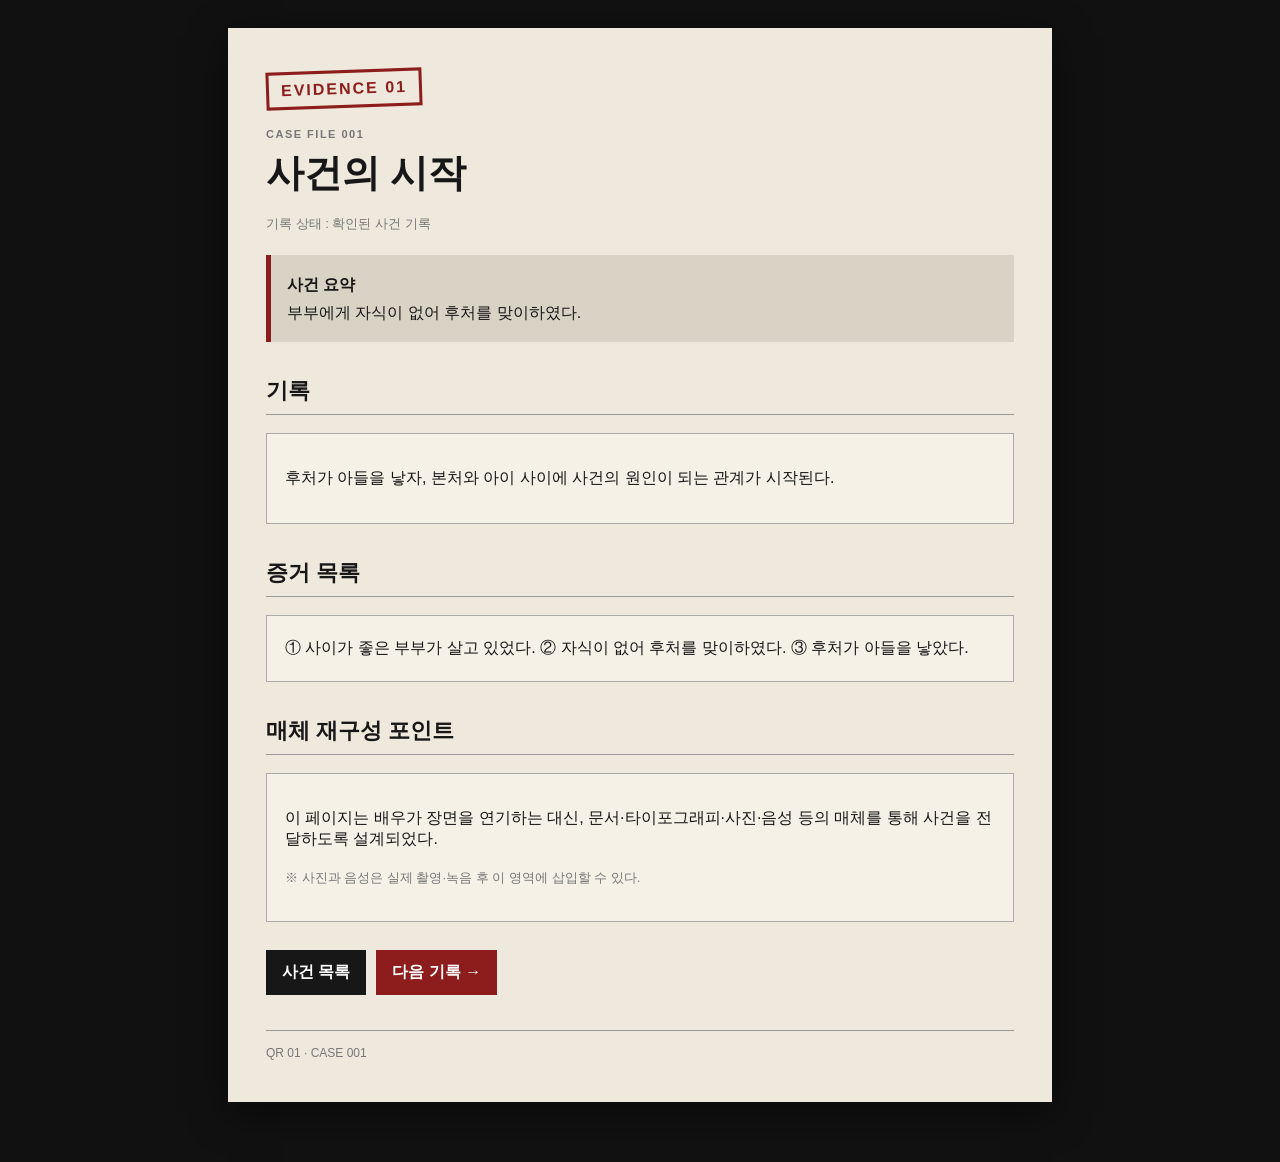
==== record01.html @ 0cf13b45 "Add files via upload" ====
<!doctype html><html lang="ko"><head><meta charset="utf-8"><meta name="viewport" content="width=device-width,initial-scale=1">
<title>QR 01 : 사건의 시작</title><link rel="stylesheet" href="style.css"></head><body><div class="wrap"><main class="paper">
<div class="stamp">EVIDENCE 01</div><div class="label">CASE FILE 001</div><h1>사건의 시작</h1>
<p class="meta">기록 상태 : 확인된 사건 기록</p>
<div class="notice"><b>사건 요약</b><br>부부에게 자식이 없어 후처를 맞이하였다.</div>
<h2>기록</h2><div class="record"><p>후처가 아들을 낳자, 본처와 아이 사이에 사건의 원인이 되는 관계가 시작된다.</p></div>
<h2>증거 목록</h2><div class="record"><pre style="white-space:pre-wrap;font-family:inherit;line-height:1.8;margin:0">① 사이가 좋은 부부가 살고 있었다. ② 자식이 없어 후처를 맞이하였다. ③ 후처가 아들을 낳았다.</pre></div>
<h2>매체 재구성 포인트</h2><div class="record"><p>이 페이지는 배우가 장면을 연기하는 대신, 문서·타이포그래피·사진·음성 등의 매체를 통해 사건을 전달하도록 설계되었다.</p>
<p class="meta">※ 사진과 음성은 실제 촬영·녹음 후 이 영역에 삽입할 수 있다.</p></div>
<div class="btns"><a class="btn" href="index.html">사건 목록</a><a class="btn red" href="record02.html">다음 기록 →</a></div>
<div class="footer">QR 01 · CASE 001</div></main></div></body></html>
---- style.css ----
:root{
  --bg:#111;
  --paper:#eee9dc;
  --ink:#171717;
  --red:#8d1d1d;
  --muted:#777;
}
*{box-sizing:border-box}
body{margin:0;background:var(--bg);font-family:Arial,"Noto Sans KR",sans-serif;color:var(--ink)}
.wrap{max-width:860px;margin:0 auto;padding:28px 18px 60px}
.paper{background:var(--paper);min-height:90vh;padding:42px 38px;box-shadow:0 10px 35px #0008}
.stamp{display:inline-block;border:3px solid var(--red);color:var(--red);padding:7px 12px;font-weight:800;letter-spacing:2px;transform:rotate(-2deg);margin-bottom:20px}
h1{font-family:Georgia,"Noto Serif KR",serif;font-size:38px;margin:8px 0 6px}
h2{font-size:22px;margin-top:34px;border-bottom:1px solid #999;padding-bottom:8px}
h3{font-size:17px;margin-bottom:8px}
.meta{color:var(--muted);font-size:13px;line-height:1.8}
.notice{background:#d9d3c5;padding:16px;margin:20px 0;border-left:5px solid var(--red);line-height:1.7}
.record{border:1px solid #aaa;padding:18px;margin:14px 0;background:#f5f1e7}
.label{font-size:11px;color:var(--muted);letter-spacing:1.5px;font-weight:700}
.quote{font-family:Georgia,"Noto Serif KR",serif;font-size:25px;line-height:1.65;text-align:center;padding:25px 12px}
.evidence{display:grid;grid-template-columns:repeat(2,1fr);gap:12px}
.e-card{border:1px dashed #888;padding:16px;min-height:120px;background:#f8f5ec}
.btns{display:flex;gap:10px;flex-wrap:wrap;margin-top:28px}
a.btn{display:inline-block;background:#171717;color:#fff;text-decoration:none;padding:12px 16px;font-weight:700}
a.btn.red{background:var(--red)}
.footer{margin-top:35px;padding-top:15px;border-top:1px solid #999;color:#777;font-size:12px}
audio{width:100%;margin-top:10px}
@media(max-width:650px){
 .paper{padding:28px 20px}
 h1{font-size:30px}
 .evidence{grid-template-columns:1fr}
}
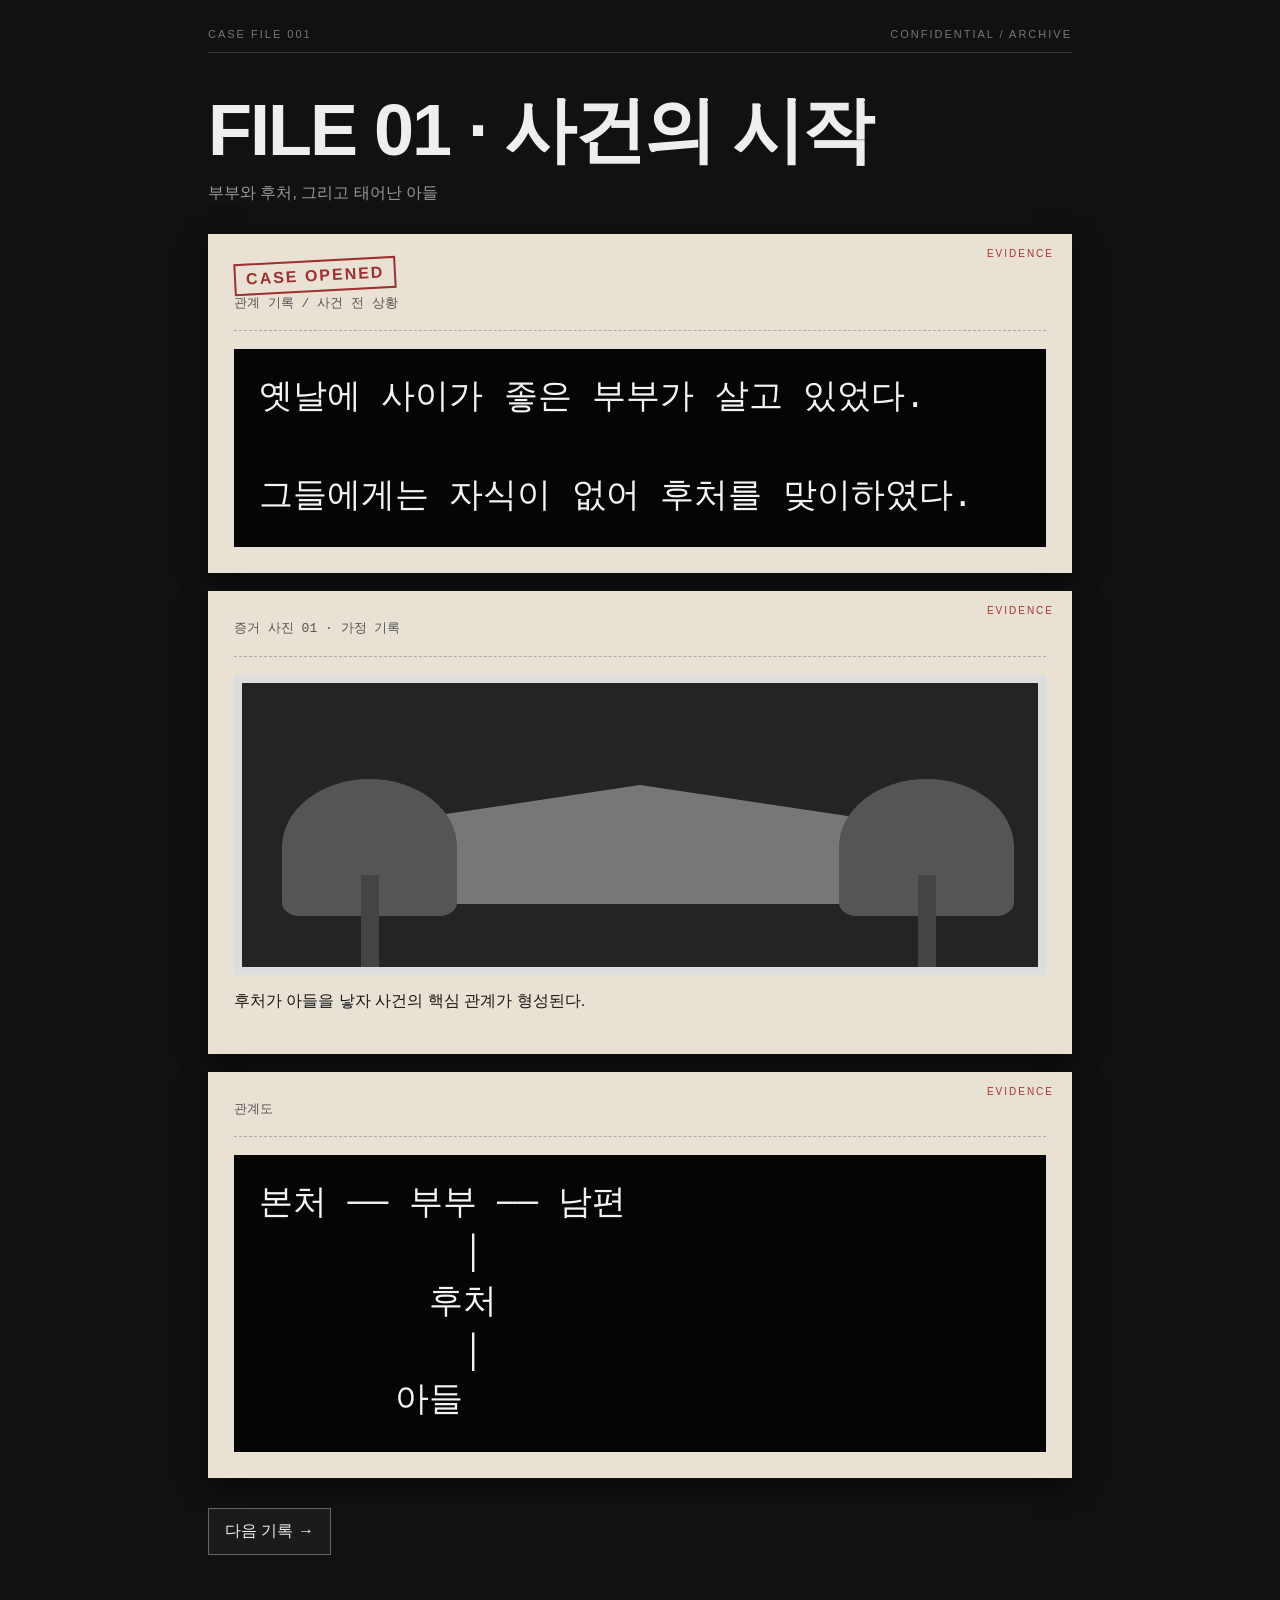
==== commit 4af82aaa: "Add files via upload" ====
--- a/record01.html
+++ b/record01.html
@@ -1,11 +1,3 @@
-<!doctype html><html lang="ko"><head><meta charset="utf-8"><meta name="viewport" content="width=device-width,initial-scale=1">
-<title>QR 01 : 사건의 시작</title><link rel="stylesheet" href="style.css"></head><body><div class="wrap"><main class="paper">
-<div class="stamp">EVIDENCE 01</div><div class="label">CASE FILE 001</div><h1>사건의 시작</h1>
-<p class="meta">기록 상태 : 확인된 사건 기록</p>
-<div class="notice"><b>사건 요약</b><br>부부에게 자식이 없어 후처를 맞이하였다.</div>
-<h2>기록</h2><div class="record"><p>후처가 아들을 낳자, 본처와 아이 사이에 사건의 원인이 되는 관계가 시작된다.</p></div>
-<h2>증거 목록</h2><div class="record"><pre style="white-space:pre-wrap;font-family:inherit;line-height:1.8;margin:0">① 사이가 좋은 부부가 살고 있었다. ② 자식이 없어 후처를 맞이하였다. ③ 후처가 아들을 낳았다.</pre></div>
-<h2>매체 재구성 포인트</h2><div class="record"><p>이 페이지는 배우가 장면을 연기하는 대신, 문서·타이포그래피·사진·음성 등의 매체를 통해 사건을 전달하도록 설계되었다.</p>
-<p class="meta">※ 사진과 음성은 실제 촬영·녹음 후 이 영역에 삽입할 수 있다.</p></div>
-<div class="btns"><a class="btn" href="index.html">사건 목록</a><a class="btn red" href="record02.html">다음 기록 →</a></div>
-<div class="footer">QR 01 · CASE 001</div></main></div></body></html>+<!doctype html><html lang="ko"><head><meta charset="utf-8"><meta name="viewport" content="width=device-width,initial-scale=1"><title>FILE 01 · 사건의 시작</title><link rel="stylesheet" href="style.css"></head><body><div class="wrap"><div class="top"><span>CASE FILE 001</span><span>CONFIDENTIAL / ARCHIVE</span></div><h1>FILE 01 · 사건의 시작</h1><div class="sub">부부와 후처, 그리고 태어난 아들</div><div class="card"><div class="stamp">CASE OPENED</div><div class="meta">관계 기록 / 사건 전 상황</div><div class="type">옛날에 사이가 좋은 부부가 살고 있었다.<br><br>그들에게는 자식이 없어 후처를 맞이하였다.</div></div>
+<div class="card"><div class="meta">증거 사진 01 · 가정 기록</div><div class="photo"><div class="house"></div><div class="tree t1"></div><div class="tree t2"></div></div><p>후처가 아들을 낳자 사건의 핵심 관계가 형성된다.</p></div>
+<div class="card"><div class="meta">관계도</div><div class="type">본처 ── 부부 ── 남편<br>　　　　　　│<br>　　　　　후처<br>　　　　　　│<br>　　　　아들</div></div><div><a class="next" href="record02.html">다음 기록 →</a></div></div><script>function speak(t){if('speechSynthesis' in window){speechSynthesis.cancel();let u=new SpeechSynthesisUtterance(t);u.lang='ko-KR';u.rate=.9;speechSynthesis.speak(u)}}</script></body></html>
--- a/style.css
+++ b/style.css
@@ -1,33 +1,20 @@
 
-:root{
-  --bg:#111;
-  --paper:#eee9dc;
-  --ink:#171717;
-  --red:#8d1d1d;
-  --muted:#777;
-}
-*{box-sizing:border-box}
-body{margin:0;background:var(--bg);font-family:Arial,"Noto Sans KR",sans-serif;color:var(--ink)}
-.wrap{max-width:860px;margin:0 auto;padding:28px 18px 60px}
-.paper{background:var(--paper);min-height:90vh;padding:42px 38px;box-shadow:0 10px 35px #0008}
-.stamp{display:inline-block;border:3px solid var(--red);color:var(--red);padding:7px 12px;font-weight:800;letter-spacing:2px;transform:rotate(-2deg);margin-bottom:20px}
-h1{font-family:Georgia,"Noto Serif KR",serif;font-size:38px;margin:8px 0 6px}
-h2{font-size:22px;margin-top:34px;border-bottom:1px solid #999;padding-bottom:8px}
-h3{font-size:17px;margin-bottom:8px}
-.meta{color:var(--muted);font-size:13px;line-height:1.8}
-.notice{background:#d9d3c5;padding:16px;margin:20px 0;border-left:5px solid var(--red);line-height:1.7}
-.record{border:1px solid #aaa;padding:18px;margin:14px 0;background:#f5f1e7}
-.label{font-size:11px;color:var(--muted);letter-spacing:1.5px;font-weight:700}
-.quote{font-family:Georgia,"Noto Serif KR",serif;font-size:25px;line-height:1.65;text-align:center;padding:25px 12px}
-.evidence{display:grid;grid-template-columns:repeat(2,1fr);gap:12px}
-.e-card{border:1px dashed #888;padding:16px;min-height:120px;background:#f8f5ec}
-.btns{display:flex;gap:10px;flex-wrap:wrap;margin-top:28px}
-a.btn{display:inline-block;background:#171717;color:#fff;text-decoration:none;padding:12px 16px;font-weight:700}
-a.btn.red{background:var(--red)}
-.footer{margin-top:35px;padding-top:15px;border-top:1px solid #999;color:#777;font-size:12px}
-audio{width:100%;margin-top:10px}
-@media(max-width:650px){
- .paper{padding:28px 20px}
- h1{font-size:30px}
- .evidence{grid-template-columns:1fr}
-}
+*{box-sizing:border-box}body{margin:0;background:#111;color:#eee;font-family:Arial,"Noto Sans KR",sans-serif}
+a{color:inherit;text-decoration:none}.wrap{max-width:900px;margin:auto;padding:28px 18px 70px}
+.top{display:flex;justify-content:space-between;gap:15px;color:#777;font-size:11px;letter-spacing:2px;border-bottom:1px solid #333;padding-bottom:12px}
+h1{font-size:clamp(34px,8vw,72px);margin:30px 0 4px;letter-spacing:-2px}.sub{color:#999;margin-bottom:30px}
+.card{background:#e8e1d4;color:#171717;padding:26px;margin:18px 0;box-shadow:0 8px 25px #0008;position:relative}
+.card:before{content:"EVIDENCE";position:absolute;right:18px;top:14px;color:#a33;font-size:10px;letter-spacing:2px}
+.stamp{display:inline-block;border:2px solid #9d3030;color:#9d3030;padding:5px 10px;transform:rotate(-3deg);font-weight:bold;letter-spacing:2px}
+.meta{font-family:monospace;color:#555;font-size:13px;line-height:1.8;border-bottom:1px dashed #aaa;padding-bottom:15px;margin-bottom:18px}
+.quote{font-family:serif;font-size:clamp(24px,5vw,42px);line-height:1.35;margin:25px 0}
+.type{background:#050505;color:#f3f3f3;padding:25px;font-family:monospace;font-size:clamp(20px,4vw,34px);line-height:1.45;min-height:180px;display:flex;align-items:center}
+.photo{height:300px;background:#27231f;position:relative;overflow:hidden;margin:15px 0;border:8px solid #ddd;filter:grayscale(1)}
+.photo .house{position:absolute;left:18%;bottom:22%;width:64%;height:42%;background:#777;clip-path:polygon(50% 0,100% 32%,100% 100%,0 100%,0 32%)}.photo .tree{position:absolute;bottom:18%;width:22%;height:48%;background:#555;border-radius:50% 50% 10% 10%}.photo .tree:after{content:"";position:absolute;width:18px;height:100px;background:#444;left:45%;top:70%}.t1{left:5%}.t2{right:3%}
+.photo .water{position:absolute;bottom:0;left:0;right:0;height:23%;background:repeating-linear-gradient(0deg,#555 0 4px,#777 4px 8px)}
+.photo .fire{position:absolute;left:38%;bottom:12%;width:25%;height:45%;background:#888;clip-path:polygon(50% 0,65% 35%,100% 55%,65% 100%,35% 100%,0 55%,35% 35%);opacity:.8}
+.audio{background:#0d0d0d;color:#ddd;padding:20px;border:1px solid #444;margin:18px 0}.wave{height:55px;background:repeating-linear-gradient(90deg,transparent 0 5px,#aaa 5px 7px,transparent 7px 12px);opacity:.5;margin:12px 0}
+button,.next{border:1px solid #666;background:#1b1b1b;color:#eee;padding:12px 16px;cursor:pointer}.next{display:inline-block;margin-top:12px}
+.timeline{border-left:2px solid #777;margin:25px 0;padding-left:22px}.event{margin:22px 0}.date{font-family:monospace;color:#999;font-size:12px}
+.verdict{display:grid;grid-template-columns:repeat(3,1fr);gap:10px}.verdict div{border:1px solid #444;padding:22px;text-align:center;background:#191919}
+@media(max-width:600px){.verdict{grid-template-columns:1fr}.photo{height:220px}}
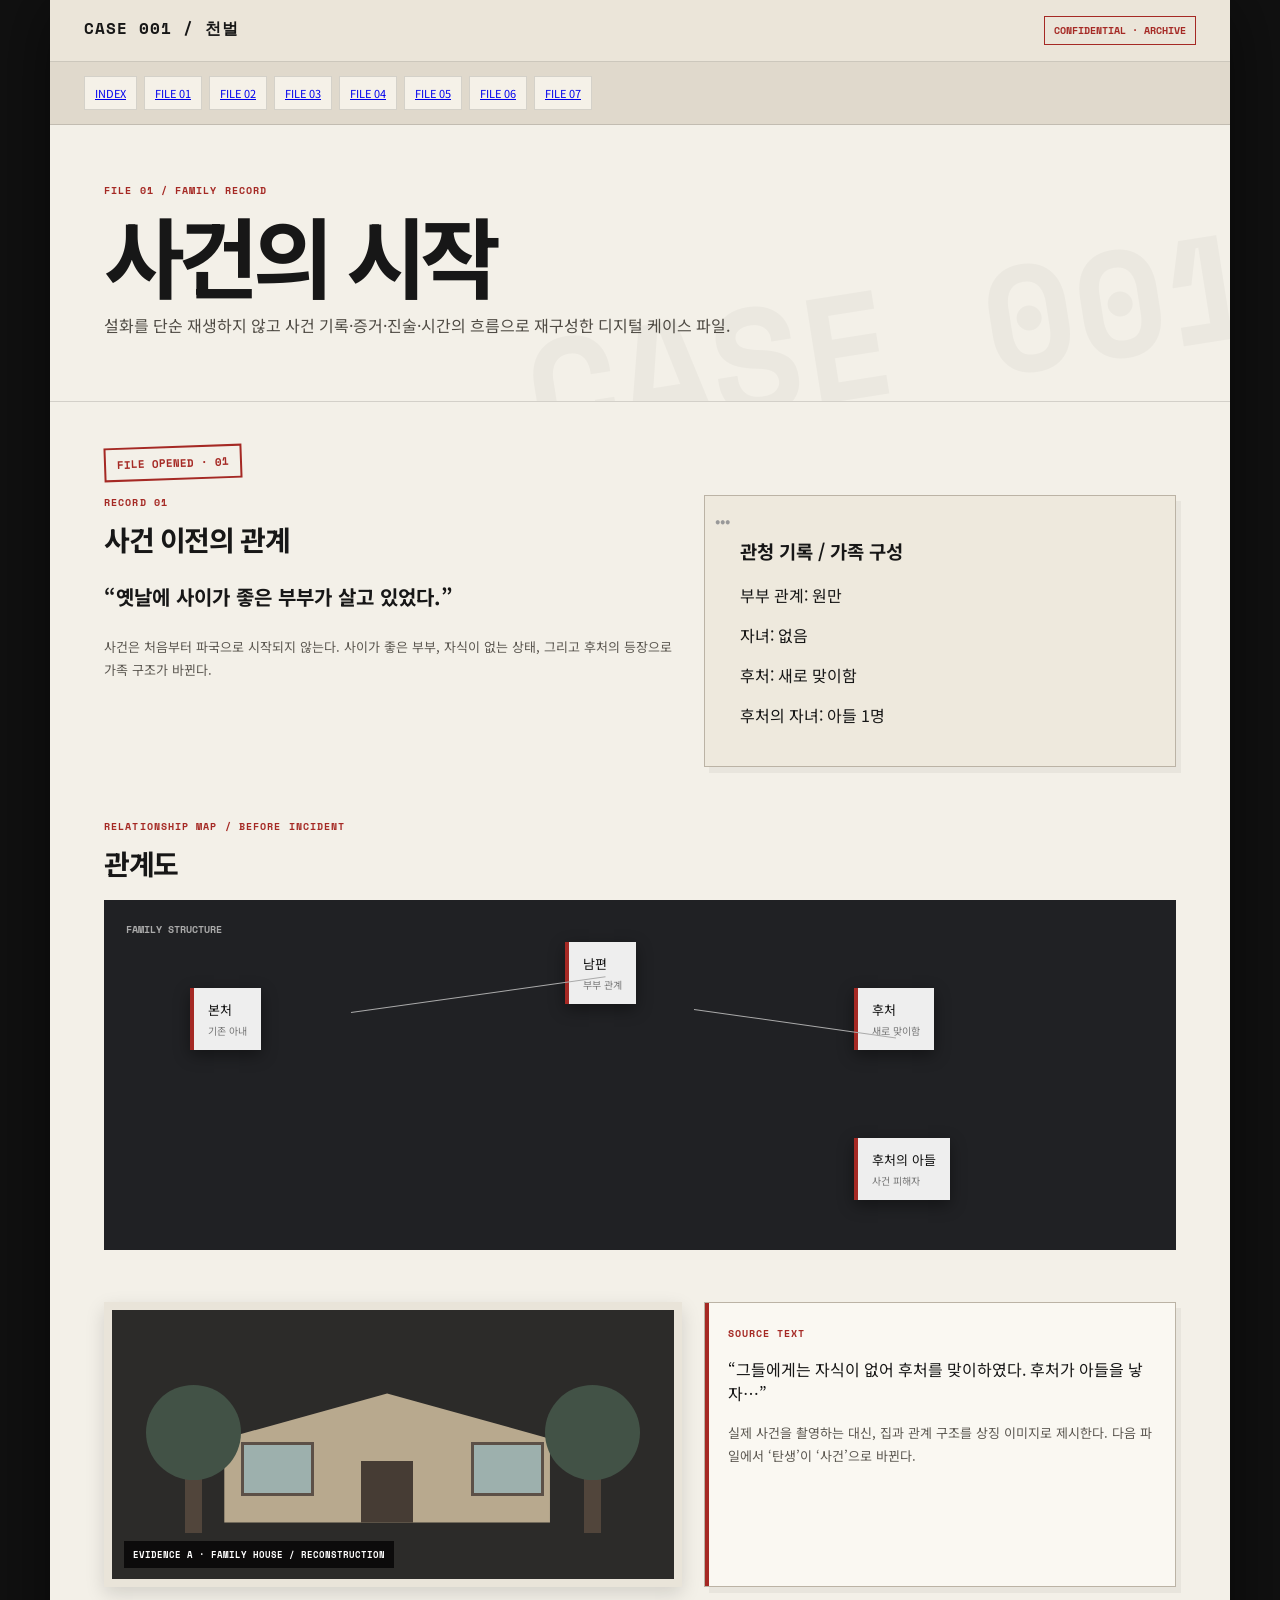
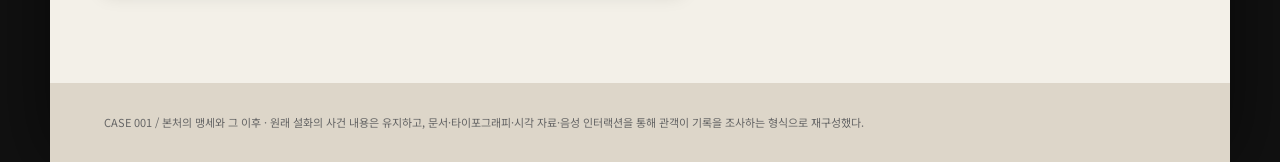
==== commit 7bfc4d8d: "Add files via upload" ====
--- a/record01.html
+++ b/record01.html
@@ -1,3 +1,3 @@
-<!doctype html><html lang="ko"><head><meta charset="utf-8"><meta name="viewport" content="width=device-width,initial-scale=1"><title>FILE 01 · 사건의 시작</title><link rel="stylesheet" href="style.css"></head><body><div class="wrap"><div class="top"><span>CASE FILE 001</span><span>CONFIDENTIAL / ARCHIVE</span></div><h1>FILE 01 · 사건의 시작</h1><div class="sub">부부와 후처, 그리고 태어난 아들</div><div class="card"><div class="stamp">CASE OPENED</div><div class="meta">관계 기록 / 사건 전 상황</div><div class="type">옛날에 사이가 좋은 부부가 살고 있었다.<br><br>그들에게는 자식이 없어 후처를 맞이하였다.</div></div>
-<div class="card"><div class="meta">증거 사진 01 · 가정 기록</div><div class="photo"><div class="house"></div><div class="tree t1"></div><div class="tree t2"></div></div><p>후처가 아들을 낳자 사건의 핵심 관계가 형성된다.</p></div>
-<div class="card"><div class="meta">관계도</div><div class="type">본처 ── 부부 ── 남편<br>　　　　　　│<br>　　　　　후처<br>　　　　　　│<br>　　　　아들</div></div><div><a class="next" href="record02.html">다음 기록 →</a></div></div><script>function speak(t){if('speechSynthesis' in window){speechSynthesis.cancel();let u=new SpeechSynthesisUtterance(t);u.lang='ko-KR';u.rate=.9;speechSynthesis.speak(u)}}</script></body></html>+<!doctype html><html lang="ko"><head><meta charset="utf-8"><meta name="viewport" content="width=device-width,initial-scale=1"><title>CASE 001 — 사건의 시작</title><style>@import url('https://fonts.googleapis.com/css2?family=Noto+Sans+KR:wght@400;600;700;800&family=Space+Mono:wght@400;700&display=swap');
+:root{--ink:#171717;--paper:#f3f0e8;--paper2:#e5dfd2;--red:#a52924;--muted:#6f6a62;--line:#c9c2b5;--dark:#202124}*{box-sizing:border-box}html{scroll-behavior:smooth}body{margin:0;background:#111;color:var(--ink);font-family:'Noto Sans KR',sans-serif}.shell{max-width:1180px;margin:auto;background:var(--paper);min-height:100vh;box-shadow:0 0 70px #0008}.top{padding:16px 34px;background:#ebe5d9;border-bottom:1px solid #0002;display:flex;justify-content:space-between}.mono{font-family:'Space Mono';letter-spacing:.06em}.status{font:700 10px 'Space Mono';color:var(--red);border:1px solid var(--red);padding:6px 9px}.nav{position:sticky;top:0;z-index:10;padding:14px 34px;background:#e0d9cc;border-bottom:1px solid #0002;display:flex;gap:7px;flex-wrap:wrap}.nav a{background:#f5f1e8;border:1px solid #0002;padding:8px 10px;font-size:11px}.nav a:hover{border-color:var(--red);color:var(--red)}.hero{padding:58px 54px 45px;border-bottom:1px solid #0002;position:relative;overflow:hidden}.hero:after{content:'CASE 001';position:absolute;right:-30px;bottom:-45px;font:800 150px 'Space Mono';color:#00000008;transform:rotate(-9deg)}.kicker,.label{font:700 10px 'Space Mono';letter-spacing:.11em;color:var(--red)}.hero h1{font-size:clamp(44px,7vw,88px);line-height:.93;letter-spacing:-.075em;margin:15px 0}.hero p{max-width:720px;color:#504c45;line-height:1.8}.content{padding:44px 54px}.section{margin-bottom:52px}.section h2{font-size:28px;letter-spacing:-.05em;margin:9px 0 17px}.grid2{display:grid;grid-template-columns:1.1fr .9fr;gap:22px}.grid3{display:grid;grid-template-columns:repeat(3,1fr);gap:17px}.paper,.doc{background:#faf8f2;border:1px solid #bbb3a5;padding:23px;box-shadow:5px 6px 0 #0000000c;position:relative}.paper:before{content:'';position:absolute;left:0;top:0;bottom:0;width:4px;background:var(--red)}.doc{background:#eee9dd;padding-left:35px}.doc:before{content:'•••';position:absolute;left:10px;top:12px;line-height:1.6;color:#999}.quote{font-size:20px;font-weight:700;line-height:1.8}.small{font-size:13px;line-height:1.8;color:#5c5851}.stamp{display:inline-block;border:2px solid var(--red);color:var(--red);padding:7px 11px;font:700 11px 'Space Mono';transform:rotate(-2deg);margin-bottom:15px}.full-story{white-space:pre-line;font-size:15px;line-height:2.05}.timeline{padding-left:30px;position:relative}.timeline:before{content:'';position:absolute;left:8px;top:0;bottom:0;width:1px;background:#999}.event{position:relative;margin:0 0 24px}.event:before{content:'';position:absolute;left:-27px;top:5px;width:9px;height:9px;border-radius:50%;border:2px solid var(--red);background:var(--paper)}.event strong{display:block}.event span{font-size:12px;color:var(--muted)}.map{height:350px;background:var(--dark);color:#eee;position:relative;overflow:hidden;padding:22px}.maptitle{font:700 10px 'Space Mono';color:#aaa}.node{position:absolute;background:#eee;color:#111;padding:12px 14px;border-left:4px solid var(--red);font-size:13px;box-shadow:0 5px 15px #0006}.node small{display:block;color:#777;font-size:10px;margin-top:4px}.line{position:absolute;height:1px;background:#aaa;transform-origin:left center}.evidence{height:285px;background:#2c2b29;position:relative;overflow:hidden;border:8px solid #e9e4d9;box-shadow:0 7px 18px #0002}.caption{position:absolute;left:12px;bottom:11px;color:#fff;background:#000b;padding:7px 9px;font:700 9px 'Space Mono'}.house{position:absolute;left:20%;bottom:21%;width:58%;height:48%;background:#b8a98e;clip-path:polygon(50% 0,100% 35%,100% 100%,0 100%,0 35%)}.house:after{content:'';position:absolute;left:42%;bottom:0;width:16%;height:48%;background:#463c34}.window{position:absolute;top:49%;width:13%;height:20%;background:#9db0ad;border:3px solid #5c5047}.window.l{left:23%}.window.r{right:23%}.tree{position:absolute;bottom:17%;width:17px;height:90px;background:#51453b}.tree:before{content:'';position:absolute;width:95px;height:95px;border-radius:50%;background:#425246;left:-39px;top:-58px}.water{position:absolute;inset:auto 0 0;height:40%;background:repeating-linear-gradient(0deg,#516d73 0 7px,#718e92 8px 12px)}.snake{position:absolute;left:17%;bottom:34%;width:65%;height:20px;border-top:7px solid #8c6a3e;border-radius:50%;transform:rotate(-8deg)}.fire{position:absolute;left:24%;bottom:14%;width:52%;height:70%;background:radial-gradient(circle at 50% 67%,#f7c35b 0 16%,#d65b31 17% 40%,#762a25 41% 60%,transparent 61%)}.audio{display:flex;align-items:center;gap:12px;padding:14px;background:#f7f4ec;border:1px solid #bbb3a5}.audio button,.finalbtn{background:#171717;color:white;border:0;padding:11px 14px;font:700 10px 'Space Mono';cursor:pointer}.wave{display:flex;gap:3px;align-items:center}.wave i{width:3px;height:11px;background:var(--red);animation:pulse 1s infinite}.wave i:nth-child(2){height:19px}.wave i:nth-child(3){height:28px}.wave i:nth-child(4){height:15px}.wave i:nth-child(5){height:22px}@keyframes pulse{50%{transform:scaleY(.45)}}.bigtype{font-size:clamp(35px,6vw,72px);font-weight:800;line-height:1.03;letter-spacing:-.08em}.red{color:var(--red)}.footer{padding:30px 54px;background:#ddd6c9;color:#666;font-size:11px;line-height:1.7}.cardlink{display:block}.cardlink:hover{transform:translateY(-3px);transition:.2s}@media(max-width:800px){.grid2,.grid3{grid-template-columns:1fr}.content,.hero{padding-left:23px;padding-right:23px}.top,.nav{padding-left:16px;padding-right:16px}.hero h1{font-size:54px}.map{height:500px}}
+</style></head><body><div class="shell"><header class="top"><b class="mono">CASE 001 / 천벌</b><span class="status">CONFIDENTIAL · ARCHIVE</span></header><nav class="nav"><a href="index.html">INDEX</a><a href="record01.html">FILE 01</a><a href="record02.html">FILE 02</a><a href="record03.html">FILE 03</a><a href="record04.html">FILE 04</a><a href="record05.html">FILE 05</a><a href="record06.html">FILE 06</a><a href="record07.html">FILE 07</a></nav><section class="hero"><div class="kicker">FILE 01 / FAMILY RECORD</div><h1>사건의 시작</h1><p>설화를 단순 재생하지 않고 사건 기록·증거·진술·시간의 흐름으로 재구성한 디지털 케이스 파일.</p></section><main class="content"><section class="section"><div class="stamp">FILE OPENED · 01</div><div class="grid2"><div><div class="label">RECORD 01</div><h2>사건 이전의 관계</h2><p class="quote">“옛날에 사이가 좋은 부부가 살고 있었다.”</p><p class="small">사건은 처음부터 파국으로 시작되지 않는다. 사이가 좋은 부부, 자식이 없는 상태, 그리고 후처의 등장으로 가족 구조가 바뀐다.</p></div><div class="doc"><h3>관청 기록 / 가족 구성</h3><p>부부 관계: 원만</p><p>자녀: 없음</p><p>후처: 새로 맞이함</p><p>후처의 자녀: 아들 1명</p></div></div></section><section class="section"><div class="label">RELATIONSHIP MAP / BEFORE INCIDENT</div><h2>관계도</h2><div class="map"><div class="maptitle">FAMILY STRUCTURE</div><div class="node" style="left:8%;top:25%">본처<small>기존 아내</small></div><div class="node" style="left:43%;top:12%">남편<small>부부 관계</small></div><div class="node" style="left:70%;top:25%">후처<small>새로 맞이함</small></div><div class="node" style="left:70%;top:68%">후처의 아들<small>사건 피해자</small></div><div class="line" style="left:23%;top:32%;width:24%;transform:rotate(-8deg)"></div><div class="line" style="left:55%;top:31%;width:19%;transform:rotate(8deg)"></div><div class="line" style="left:77%;top:45%;height:23%"></div></div></section><section class="section"><div class="grid2"><div class="evidence"><div class="house"></div><div class="tree" style="left:13%"></div><div class="tree" style="right:13%"></div><div class="window l"></div><div class="window r"></div><div class="caption">EVIDENCE A · FAMILY HOUSE / RECONSTRUCTION</div></div><div class="paper"><div class="label">SOURCE TEXT</div><p>“그들에게는 자식이 없어 후처를 맞이하였다. 후처가 아들을 낳자…”</p><p class="small">실제 사건을 촬영하는 대신, 집과 관계 구조를 상징 이미지로 제시한다. 다음 파일에서 ‘탄생’이 ‘사건’으로 바뀐다.</p></div></div></section></main><footer class="footer">CASE 001 / 본처의 맹세와 그 이후 · 원래 설화의 사건 내용은 유지하고, 문서·타이포그래피·시각 자료·음성 인터랙션을 통해 관객이 기록을 조사하는 형식으로 재구성했다.</footer></div><script>function speak(t){if(!('speechSynthesis' in window)){alert('이 브라우저에서는 음성 기능을 지원하지 않습니다.');return}speechSynthesis.cancel();let u=new SpeechSynthesisUtterance(t);u.lang='ko-KR';u.rate=.9;u.pitch=.95;speechSynthesis.speak(u)}</script></body></html>
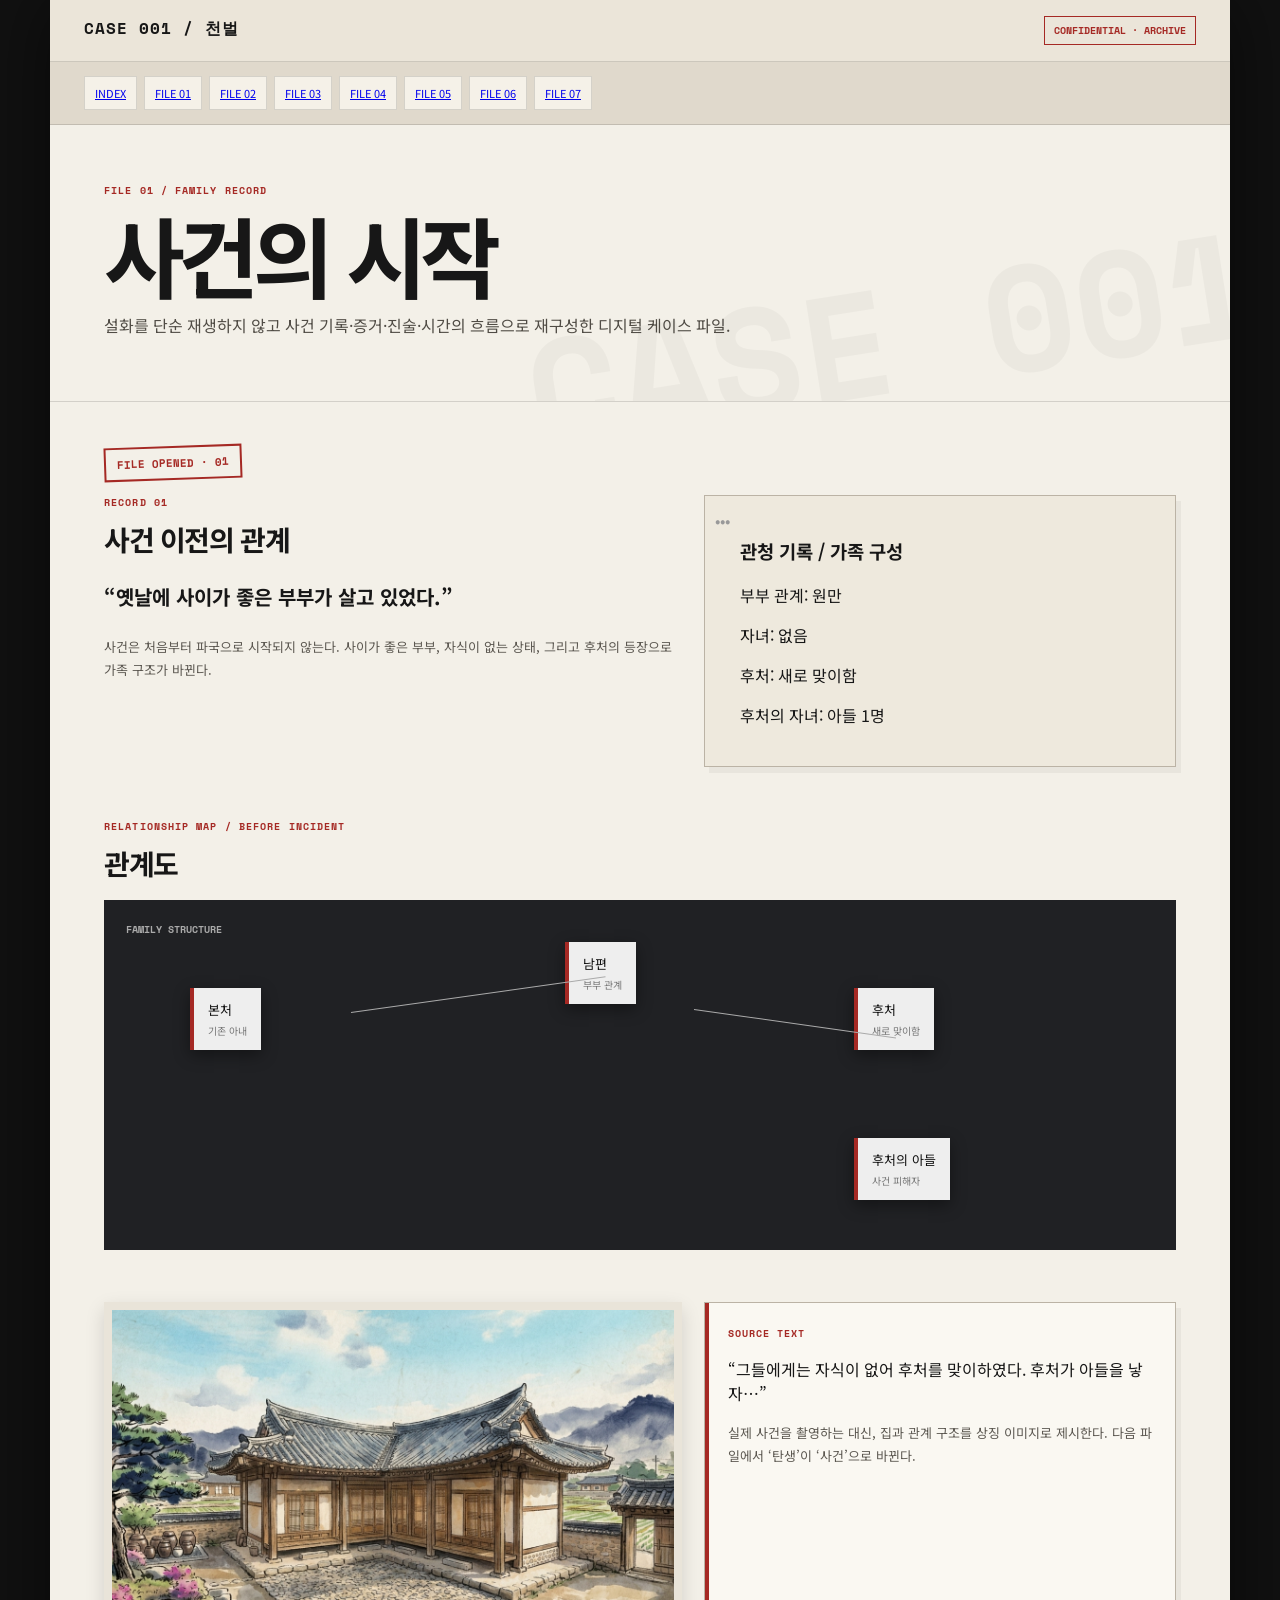
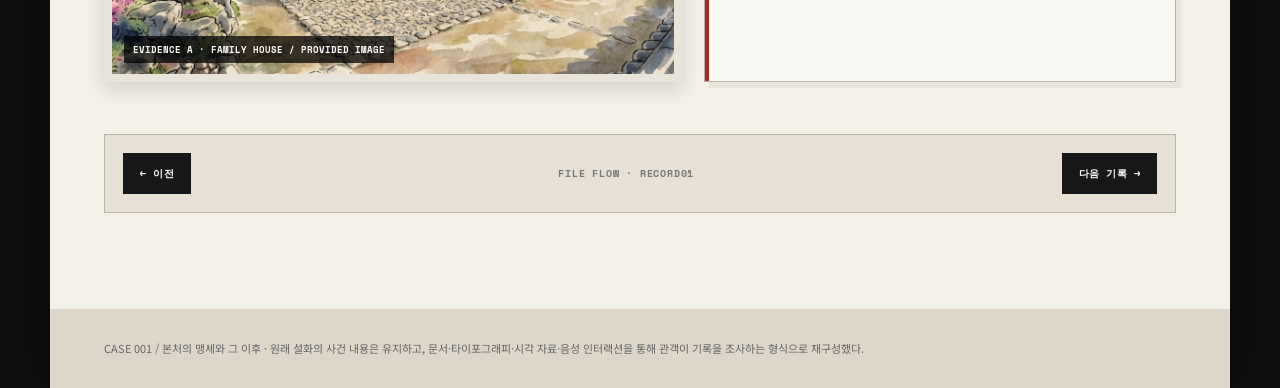
==== commit 4be9cc5a: "Add files via upload" ====
--- a/record01.html
+++ b/record01.html
@@ -1,3 +1,34 @@
 <!doctype html><html lang="ko"><head><meta charset="utf-8"><meta name="viewport" content="width=device-width,initial-scale=1"><title>CASE 001 — 사건의 시작</title><style>@import url('https://fonts.googleapis.com/css2?family=Noto+Sans+KR:wght@400;600;700;800&family=Space+Mono:wght@400;700&display=swap');
-:root{--ink:#171717;--paper:#f3f0e8;--paper2:#e5dfd2;--red:#a52924;--muted:#6f6a62;--line:#c9c2b5;--dark:#202124}*{box-sizing:border-box}html{scroll-behavior:smooth}body{margin:0;background:#111;color:var(--ink);font-family:'Noto Sans KR',sans-serif}.shell{max-width:1180px;margin:auto;background:var(--paper);min-height:100vh;box-shadow:0 0 70px #0008}.top{padding:16px 34px;background:#ebe5d9;border-bottom:1px solid #0002;display:flex;justify-content:space-between}.mono{font-family:'Space Mono';letter-spacing:.06em}.status{font:700 10px 'Space Mono';color:var(--red);border:1px solid var(--red);padding:6px 9px}.nav{position:sticky;top:0;z-index:10;padding:14px 34px;background:#e0d9cc;border-bottom:1px solid #0002;display:flex;gap:7px;flex-wrap:wrap}.nav a{background:#f5f1e8;border:1px solid #0002;padding:8px 10px;font-size:11px}.nav a:hover{border-color:var(--red);color:var(--red)}.hero{padding:58px 54px 45px;border-bottom:1px solid #0002;position:relative;overflow:hidden}.hero:after{content:'CASE 001';position:absolute;right:-30px;bottom:-45px;font:800 150px 'Space Mono';color:#00000008;transform:rotate(-9deg)}.kicker,.label{font:700 10px 'Space Mono';letter-spacing:.11em;color:var(--red)}.hero h1{font-size:clamp(44px,7vw,88px);line-height:.93;letter-spacing:-.075em;margin:15px 0}.hero p{max-width:720px;color:#504c45;line-height:1.8}.content{padding:44px 54px}.section{margin-bottom:52px}.section h2{font-size:28px;letter-spacing:-.05em;margin:9px 0 17px}.grid2{display:grid;grid-template-columns:1.1fr .9fr;gap:22px}.grid3{display:grid;grid-template-columns:repeat(3,1fr);gap:17px}.paper,.doc{background:#faf8f2;border:1px solid #bbb3a5;padding:23px;box-shadow:5px 6px 0 #0000000c;position:relative}.paper:before{content:'';position:absolute;left:0;top:0;bottom:0;width:4px;background:var(--red)}.doc{background:#eee9dd;padding-left:35px}.doc:before{content:'•••';position:absolute;left:10px;top:12px;line-height:1.6;color:#999}.quote{font-size:20px;font-weight:700;line-height:1.8}.small{font-size:13px;line-height:1.8;color:#5c5851}.stamp{display:inline-block;border:2px solid var(--red);color:var(--red);padding:7px 11px;font:700 11px 'Space Mono';transform:rotate(-2deg);margin-bottom:15px}.full-story{white-space:pre-line;font-size:15px;line-height:2.05}.timeline{padding-left:30px;position:relative}.timeline:before{content:'';position:absolute;left:8px;top:0;bottom:0;width:1px;background:#999}.event{position:relative;margin:0 0 24px}.event:before{content:'';position:absolute;left:-27px;top:5px;width:9px;height:9px;border-radius:50%;border:2px solid var(--red);background:var(--paper)}.event strong{display:block}.event span{font-size:12px;color:var(--muted)}.map{height:350px;background:var(--dark);color:#eee;position:relative;overflow:hidden;padding:22px}.maptitle{font:700 10px 'Space Mono';color:#aaa}.node{position:absolute;background:#eee;color:#111;padding:12px 14px;border-left:4px solid var(--red);font-size:13px;box-shadow:0 5px 15px #0006}.node small{display:block;color:#777;font-size:10px;margin-top:4px}.line{position:absolute;height:1px;background:#aaa;transform-origin:left center}.evidence{height:285px;background:#2c2b29;position:relative;overflow:hidden;border:8px solid #e9e4d9;box-shadow:0 7px 18px #0002}.caption{position:absolute;left:12px;bottom:11px;color:#fff;background:#000b;padding:7px 9px;font:700 9px 'Space Mono'}.house{position:absolute;left:20%;bottom:21%;width:58%;height:48%;background:#b8a98e;clip-path:polygon(50% 0,100% 35%,100% 100%,0 100%,0 35%)}.house:after{content:'';position:absolute;left:42%;bottom:0;width:16%;height:48%;background:#463c34}.window{position:absolute;top:49%;width:13%;height:20%;background:#9db0ad;border:3px solid #5c5047}.window.l{left:23%}.window.r{right:23%}.tree{position:absolute;bottom:17%;width:17px;height:90px;background:#51453b}.tree:before{content:'';position:absolute;width:95px;height:95px;border-radius:50%;background:#425246;left:-39px;top:-58px}.water{position:absolute;inset:auto 0 0;height:40%;background:repeating-linear-gradient(0deg,#516d73 0 7px,#718e92 8px 12px)}.snake{position:absolute;left:17%;bottom:34%;width:65%;height:20px;border-top:7px solid #8c6a3e;border-radius:50%;transform:rotate(-8deg)}.fire{position:absolute;left:24%;bottom:14%;width:52%;height:70%;background:radial-gradient(circle at 50% 67%,#f7c35b 0 16%,#d65b31 17% 40%,#762a25 41% 60%,transparent 61%)}.audio{display:flex;align-items:center;gap:12px;padding:14px;background:#f7f4ec;border:1px solid #bbb3a5}.audio button,.finalbtn{background:#171717;color:white;border:0;padding:11px 14px;font:700 10px 'Space Mono';cursor:pointer}.wave{display:flex;gap:3px;align-items:center}.wave i{width:3px;height:11px;background:var(--red);animation:pulse 1s infinite}.wave i:nth-child(2){height:19px}.wave i:nth-child(3){height:28px}.wave i:nth-child(4){height:15px}.wave i:nth-child(5){height:22px}@keyframes pulse{50%{transform:scaleY(.45)}}.bigtype{font-size:clamp(35px,6vw,72px);font-weight:800;line-height:1.03;letter-spacing:-.08em}.red{color:var(--red)}.footer{padding:30px 54px;background:#ddd6c9;color:#666;font-size:11px;line-height:1.7}.cardlink{display:block}.cardlink:hover{transform:translateY(-3px);transition:.2s}@media(max-width:800px){.grid2,.grid3{grid-template-columns:1fr}.content,.hero{padding-left:23px;padding-right:23px}.top,.nav{padding-left:16px;padding-right:16px}.hero h1{font-size:54px}.map{height:500px}}
-</style></head><body><div class="shell"><header class="top"><b class="mono">CASE 001 / 천벌</b><span class="status">CONFIDENTIAL · ARCHIVE</span></header><nav class="nav"><a href="index.html">INDEX</a><a href="record01.html">FILE 01</a><a href="record02.html">FILE 02</a><a href="record03.html">FILE 03</a><a href="record04.html">FILE 04</a><a href="record05.html">FILE 05</a><a href="record06.html">FILE 06</a><a href="record07.html">FILE 07</a></nav><section class="hero"><div class="kicker">FILE 01 / FAMILY RECORD</div><h1>사건의 시작</h1><p>설화를 단순 재생하지 않고 사건 기록·증거·진술·시간의 흐름으로 재구성한 디지털 케이스 파일.</p></section><main class="content"><section class="section"><div class="stamp">FILE OPENED · 01</div><div class="grid2"><div><div class="label">RECORD 01</div><h2>사건 이전의 관계</h2><p class="quote">“옛날에 사이가 좋은 부부가 살고 있었다.”</p><p class="small">사건은 처음부터 파국으로 시작되지 않는다. 사이가 좋은 부부, 자식이 없는 상태, 그리고 후처의 등장으로 가족 구조가 바뀐다.</p></div><div class="doc"><h3>관청 기록 / 가족 구성</h3><p>부부 관계: 원만</p><p>자녀: 없음</p><p>후처: 새로 맞이함</p><p>후처의 자녀: 아들 1명</p></div></div></section><section class="section"><div class="label">RELATIONSHIP MAP / BEFORE INCIDENT</div><h2>관계도</h2><div class="map"><div class="maptitle">FAMILY STRUCTURE</div><div class="node" style="left:8%;top:25%">본처<small>기존 아내</small></div><div class="node" style="left:43%;top:12%">남편<small>부부 관계</small></div><div class="node" style="left:70%;top:25%">후처<small>새로 맞이함</small></div><div class="node" style="left:70%;top:68%">후처의 아들<small>사건 피해자</small></div><div class="line" style="left:23%;top:32%;width:24%;transform:rotate(-8deg)"></div><div class="line" style="left:55%;top:31%;width:19%;transform:rotate(8deg)"></div><div class="line" style="left:77%;top:45%;height:23%"></div></div></section><section class="section"><div class="grid2"><div class="evidence"><div class="house"></div><div class="tree" style="left:13%"></div><div class="tree" style="right:13%"></div><div class="window l"></div><div class="window r"></div><div class="caption">EVIDENCE A · FAMILY HOUSE / RECONSTRUCTION</div></div><div class="paper"><div class="label">SOURCE TEXT</div><p>“그들에게는 자식이 없어 후처를 맞이하였다. 후처가 아들을 낳자…”</p><p class="small">실제 사건을 촬영하는 대신, 집과 관계 구조를 상징 이미지로 제시한다. 다음 파일에서 ‘탄생’이 ‘사건’으로 바뀐다.</p></div></div></section></main><footer class="footer">CASE 001 / 본처의 맹세와 그 이후 · 원래 설화의 사건 내용은 유지하고, 문서·타이포그래피·시각 자료·음성 인터랙션을 통해 관객이 기록을 조사하는 형식으로 재구성했다.</footer></div><script>function speak(t){if(!('speechSynthesis' in window)){alert('이 브라우저에서는 음성 기능을 지원하지 않습니다.');return}speechSynthesis.cancel();let u=new SpeechSynthesisUtterance(t);u.lang='ko-KR';u.rate=.9;u.pitch=.95;speechSynthesis.speak(u)}</script></body></html>+:root{--ink:#171717;--paper:#f3f0e8;--paper2:#e5dfd2;--red:#a52924;--muted:#6f6a62;--line:#c9c2b5;--dark:#202124}*{box-sizing:border-box}html{scroll-behavior:smooth}body{margin:0;background:#111;color:var(--ink);font-family:'Noto Sans KR',sans-serif}.shell{max-width:1180px;margin:auto;background:var(--paper);min-height:100vh;box-shadow:0 0 70px #0008}.top{padding:16px 34px;background:#ebe5d9;border-bottom:1px solid #0002;display:flex;justify-content:space-between}.mono{font-family:'Space Mono';letter-spacing:.06em}.status{font:700 10px 'Space Mono';color:var(--red);border:1px solid var(--red);padding:6px 9px}.nav{position:sticky;top:0;z-index:10;padding:14px 34px;background:#e0d9cc;border-bottom:1px solid #0002;display:flex;gap:7px;flex-wrap:wrap}.nav a{background:#f5f1e8;border:1px solid #0002;padding:8px 10px;font-size:11px}.nav a:hover{border-color:var(--red);color:var(--red)}.hero{padding:58px 54px 45px;border-bottom:1px solid #0002;position:relative;overflow:hidden}.hero:after{content:'CASE 001';position:absolute;right:-30px;bottom:-45px;font:800 150px 'Space Mono';color:#00000008;transform:rotate(-9deg)}.kicker,.label{font:700 10px 'Space Mono';letter-spacing:.11em;color:var(--red)}.hero h1{font-size:clamp(44px,7vw,88px);line-height:.93;letter-spacing:-.075em;margin:15px 0}.hero p{max-width:720px;color:#504c45;line-height:1.8}.content{padding:44px 54px}.section{margin-bottom:52px}.section h2{font-size:28px;letter-spacing:-.05em;margin:9px 0 17px}.grid2{display:grid;grid-template-columns:1.1fr .9fr;gap:22px}.grid3{display:grid;grid-template-columns:repeat(3,1fr);gap:17px}.paper,.doc{background:#faf8f2;border:1px solid #bbb3a5;padding:23px;box-shadow:5px 6px 0 #0000000c;position:relative}.paper:before{content:'';position:absolute;left:0;top:0;bottom:0;width:4px;background:var(--red)}.doc{background:#eee9dd;padding-left:35px}.doc:before{content:'•••';position:absolute;left:10px;top:12px;line-height:1.6;color:#999}.quote{font-size:20px;font-weight:700;line-height:1.8}.small{font-size:13px;line-height:1.8;color:#5c5851}.stamp{display:inline-block;border:2px solid var(--red);color:var(--red);padding:7px 11px;font:700 11px 'Space Mono';transform:rotate(-2deg);margin-bottom:15px}.full-story{white-space:pre-line;font-size:15px;line-height:2.05}.timeline{padding-left:30px;position:relative}.timeline:before{content:'';position:absolute;left:8px;top:0;bottom:0;width:1px;background:#999}.event{position:relative;margin:0 0 24px}.event:before{content:'';position:absolute;left:-27px;top:5px;width:9px;height:9px;border-radius:50%;border:2px solid var(--red);background:var(--paper)}.event strong{display:block}.event span{font-size:12px;color:var(--muted)}.map{height:350px;background:var(--dark);color:#eee;position:relative;overflow:hidden;padding:22px}.maptitle{font:700 10px 'Space Mono';color:#aaa}.node{position:absolute;background:#eee;color:#111;padding:12px 14px;border-left:4px solid var(--red);font-size:13px;box-shadow:0 5px 15px #0006}.node small{display:block;color:#777;font-size:10px;margin-top:4px}.line{position:absolute;height:1px;background:#aaa;transform-origin:left center}.evidence{height:285px;background:#2c2b29;position:relative;overflow:hidden;border:8px solid #e9e4d9;box-shadow:0 7px 18px #0002}.caption{position:absolute;left:12px;bottom:11px;color:#fff;background:#000b;padding:7px 9px;font:700 9px 'Space Mono'}.house{position:absolute;left:20%;bottom:21%;width:58%;height:48%;background:#b8a98e;clip-path:polygon(50% 0,100% 35%,100% 100%,0 100%,0 35%)}.house:after{content:'';position:absolute;left:42%;bottom:0;width:16%;height:48%;background:#463c34}.window{position:absolute;top:49%;width:13%;height:20%;background:#9db0ad;border:3px solid #5c5047}.window.l{left:23%}.window.r{right:23%}.tree{position:absolute;bottom:17%;width:17px;height:90px;background:#51453b}.tree:before{content:'';position:absolute;width:95px;height:95px;border-radius:50%;background:#425246;left:-39px;top:-58px}.audio{display:flex;align-items:center;gap:12px;padding:14px;background:#f7f4ec;border:1px solid #bbb3a5}.audio button,.finalbtn{background:#171717;color:white;border:0;padding:11px 14px;font:700 10px 'Space Mono';cursor:pointer}.wave{display:flex;gap:3px;align-items:center}.wave i{width:3px;height:11px;background:var(--red);animation:pulse 1s infinite}.wave i:nth-child(2){height:19px}.wave i:nth-child(3){height:28px}.wave i:nth-child(4){height:15px}.wave i:nth-child(5){height:22px}@keyframes pulse{50%{transform:scaleY(.45)}}.bigtype{font-size:clamp(35px,6vw,72px);font-weight:800;line-height:1.03;letter-spacing:-.08em}.red{color:var(--red)}.footer{padding:30px 54px;background:#ddd6c9;color:#666;font-size:11px;line-height:1.7}.cardlink{display:block}.cardlink:hover{transform:translateY(-3px);transition:.2s}@media(max-width:800px){.grid2,.grid3{grid-template-columns:1fr}.content,.hero{padding-left:23px;padding-right:23px}.top,.nav{padding-left:16px;padding-right:16px}.hero h1{font-size:54px}.map{height:500px}}
+<style>.real-photo{padding:0;background:#222;overflow:hidden}.real-photo img{display:block;width:100%;height:100%;object-fit:cover}.real-photo.wide{height:380px}.real-photo.wide img{object-fit:cover}</style></style><style>
+.flow-nav{display:flex;gap:10px;justify-content:space-between;align-items:center;margin-top:12px;padding:18px;background:#e7e0d4;border:1px solid #bbb3a5}
+.flow-nav a{display:inline-block;background:#171717;color:#fff;text-decoration:none;padding:13px 17px;font:700 10px 'Space Mono',monospace;letter-spacing:.05em}
+.flow-nav a:hover{background:#a52924}
+.flow-nav .flow-mid{font:700 10px 'Space Mono',monospace;color:#777;letter-spacing:.08em}
+</style></head><body><div class="shell"><header class="top"><b class="mono">CASE 001 / 천벌</b><span class="status">CONFIDENTIAL · ARCHIVE</span></header><nav class="nav"><a href="index.html">INDEX</a><a href="record01.html">FILE 01</a><a href="record02.html">FILE 02</a><a href="record03.html">FILE 03</a><a href="record04.html">FILE 04</a><a href="record05.html">FILE 05</a><a href="record06.html">FILE 06</a><a href="record07.html">FILE 07</a></nav><section class="hero"><div class="kicker">FILE 01 / FAMILY RECORD</div><h1>사건의 시작</h1><p>설화를 단순 재생하지 않고 사건 기록·증거·진술·시간의 흐름으로 재구성한 디지털 케이스 파일.</p></section><main class="content"><section class="section"><div class="stamp">FILE OPENED · 01</div><div class="grid2"><div><div class="label">RECORD 01</div><h2>사건 이전의 관계</h2><p class="quote">“옛날에 사이가 좋은 부부가 살고 있었다.”</p><p class="small">사건은 처음부터 파국으로 시작되지 않는다. 사이가 좋은 부부, 자식이 없는 상태, 그리고 후처의 등장으로 가족 구조가 바뀐다.</p></div><div class="doc"><h3>관청 기록 / 가족 구성</h3><p>부부 관계: 원만</p><p>자녀: 없음</p><p>후처: 새로 맞이함</p><p>후처의 자녀: 아들 1명</p></div></div></section><section class="section"><div class="label">RELATIONSHIP MAP / BEFORE INCIDENT</div><h2>관계도</h2><div class="map"><div class="maptitle">FAMILY STRUCTURE</div><div class="node" style="left:8%;top:25%">본처<small>기존 아내</small></div><div class="node" style="left:43%;top:12%">남편<small>부부 관계</small></div><div class="node" style="left:70%;top:25%">후처<small>새로 맞이함</small></div><div class="node" style="left:70%;top:68%">후처의 아들<small>사건 피해자</small></div><div class="line" style="left:23%;top:32%;width:24%;transform:rotate(-8deg)"></div><div class="line" style="left:55%;top:31%;width:19%;transform:rotate(8deg)"></div><div class="line" style="left:77%;top:45%;height:23%"></div></div></section><section class="section"><div class="grid2"><div class="evidence real-photo wide"><img src="evidence_house.png" alt="한옥 가족의 집 이미지"><div class="caption">EVIDENCE A · FAMILY HOUSE / PROVIDED IMAGE</div></div><div class="paper"><div class="label">SOURCE TEXT</div><p>“그들에게는 자식이 없어 후처를 맞이하였다. 후처가 아들을 낳자…”</p><p class="small">실제 사건을 촬영하는 대신, 집과 관계 구조를 상징 이미지로 제시한다. 다음 파일에서 ‘탄생’이 ‘사건’으로 바뀐다.</p></div></div></section><section class="section"><div class="flow-nav"><a href="index.html">← 이전</a><span class="flow-mid">FILE FLOW · RECORD01</span><a href="record02.html">다음 기록 →</a></div></section></main><footer class="footer">CASE 001 / 본처의 맹세와 그 이후 · 원래 설화의 사건 내용은 유지하고, 문서·타이포그래피·시각 자료·음성 인터랙션을 통해 관객이 기록을 조사하는 형식으로 재구성했다.</footer></div><script>
+function pickKoreanVoice(prefer='neutral'){
+  const voices=window.speechSynthesis.getVoices().filter(v=>/^ko(-|_)/i.test(v.lang));
+  if(!voices.length) return null;
+  const names=voices.map(v=>v.name).join(' ').toLowerCase();
+  if(prefer==='female') return voices.find(v=>/female|여|미|sora|heami|sunhi|google/.test(v.name.toLowerCase())) || voices[0];
+  if(prefer==='male') return voices.find(v=>/male|남|jinho|google/.test(v.name.toLowerCase())) || voices[0];
+  return voices.find(v=>/google|microsoft/.test(v.name.toLowerCase())) || voices[0];
+}
+function speak(text, mode='neutral'){
+  if(!('speechSynthesis' in window)){alert('이 브라우저에서는 음성 기능을 지원하지 않습니다.');return;}
+  speechSynthesis.cancel();
+  const voice=pickKoreanVoice(mode);
+  // Short dramatic pauses make the narration feel less like a single flat TTS sentence.
+  const parts=text.split(/(?<=[.!?다요])\s+/).filter(Boolean);
+  parts.forEach((part,i)=>{
+    const u=new SpeechSynthesisUtterance(part);
+    u.lang='ko-KR';
+    if(voice) u.voice=voice;
+    u.rate = mode==='female' ? 0.84 : (mode==='male' ? 0.80 : 0.86);
+    u.pitch = mode==='female' ? 1.02 : (mode==='male' ? 0.82 : 0.92);
+    u.volume=1;
+    setTimeout(()=>speechSynthesis.speak(u), i*260);
+  });
+}
+window.speechSynthesis && window.speechSynthesis.addEventListener('voiceschanged',()=>{});
+</script></body></html>
